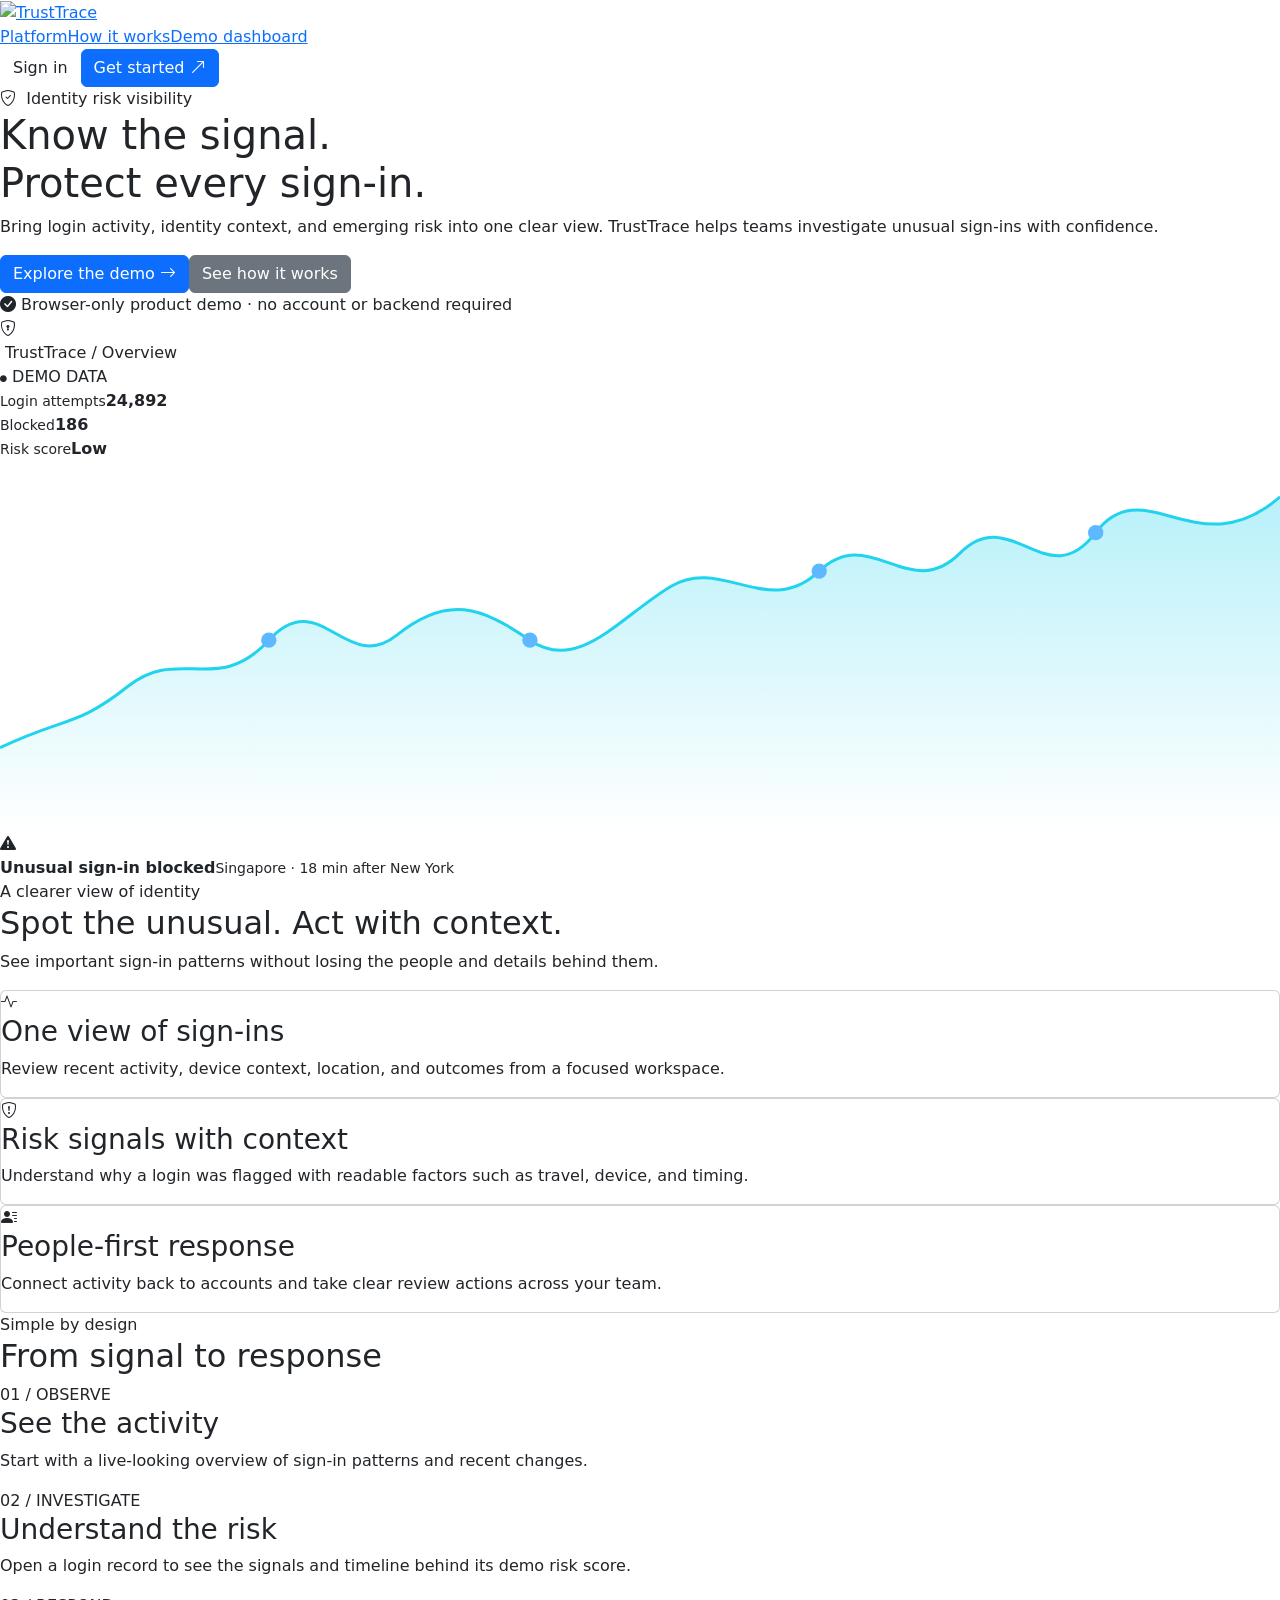
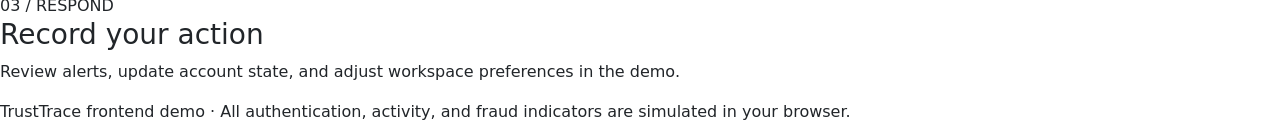
==== index.html @ e08c58c3 "Add files via upload" ====
<!doctype html>
<html lang="en">
  <head>
    <meta charset="utf-8" />
    <meta name="viewport" content="width=device-width,initial-scale=1" />
    <meta name="theme-color" content="#071426" />
    <meta
      name="description"
      content="TrustTrace gives security teams a clear view of identity activity and simulated sign-in risk."
    />
    <title>TrustTrace — Identity signals, made clear</title>
    <link rel="icon" href="assets/brand-mark.jpg" type="image/jpeg" />
    <link
      href="https://cdn.jsdelivr.net/npm/bootstrap@5.3.3/dist/css/bootstrap.min.css"
      rel="stylesheet"
    />
    <link
      href="https://cdn.jsdelivr.net/npm/bootstrap-icons@1.11.3/font/bootstrap-icons.min.css"
      rel="stylesheet"
    />
    <link href="css/style.css" rel="stylesheet" />
  </head>
  <body class="landing">
    <nav class="public-nav">
      <a class="brand" href="index.html">
        <img class="brand-logo" src="assets/brand-mark.jpg" alt="TrustTrace"> </a>
      <div class="public-links">
        <a href="#features">Platform</a><a href="#how-it-works">How it works</a
        ><a href="dashboard.html">Demo dashboard</a>
      </div>
      <div class="public-actions">
        <a class="btn btn-ghost" href="login.html">Sign in</a
        ><a class="btn btn-primary" href="register.html"
          >Get started <i class="bi bi-arrow-up-right"></i
        ></a>
      </div>
    </nav>
    <main>
      <section class="hero">
        <div>
          <span class="eyebrow"
            ><i class="bi bi-shield-check"></i>&nbsp; Identity risk
            visibility</span
          >
          <h1>
            Know the signal.<br /><span class="gradient"
              >Protect every sign-in.</span
            >
          </h1>
          <p class="hero-copy">
            Bring login activity, identity context, and emerging risk into one
            clear view. TrustTrace helps teams investigate unusual sign-ins with
            confidence.
          </p>
          <div class="hero-actions">
            <a class="btn btn-primary" href="dashboard.html"
              >Explore the demo <i class="bi bi-arrow-right"></i></a
            ><a class="btn btn-secondary" href="#features">See how it works</a>
          </div>
          <div class="trust-line">
            <i class="bi bi-check-circle-fill"></i> Browser-only product demo ·
            no account or backend required
          </div>
        </div>
        <div class="hero-visual">
          <div class="glow-orb"></div>
          <div class="hero-orb"><i class="bi bi-shield-lock"></i></div>
          <div class="hero-dashboard">
            <div class="preview-top">
              <div class="preview-brand">
                <img src="assets/brand-mark.jpg" alt="" /> TrustTrace
                <span class="muted">/ Overview</span>
              </div>
              <span class="live-tag"
                ><i class="bi bi-circle-fill" style="font-size: 0.42rem"></i>
                DEMO DATA</span
              >
            </div>
            <div class="preview-metrics">
              <div class="preview-metric">
                <small>Login attempts</small><strong>24,892</strong>
              </div>
              <div class="preview-metric">
                <small>Blocked</small><strong class="text-red">186</strong>
              </div>
              <div class="preview-metric">
                <small>Risk score</small><strong class="text-cyan">Low</strong>
              </div>
            </div>
            <div class="preview-chart">
              <svg
                viewBox="0 0 500 145"
                preserveAspectRatio="none"
                aria-label="Decorative login activity chart"
              >
                <defs>
                  <linearGradient id="area" x1="0" x2="0" y1="0" y2="1">
                    <stop offset="0" stop-color="#22d3ee" stop-opacity=".32" />
                    <stop offset="1" stop-color="#22d3ee" stop-opacity="0" />
                  </linearGradient>
                </defs>
                <path
                  d="M0 112 C25 100 30 104 50 88 S85 92 105 70 S135 84 155 68 S188 57 207 70 S242 61 262 49 S300 62 320 43 S355 56 375 36 S409 53 428 28 S468 42 500 14 V145 H0Z"
                  fill="url(#area)"
                />
                <path
                  d="M0 112 C25 100 30 104 50 88 S85 92 105 70 S135 84 155 68 S188 57 207 70 S242 61 262 49 S300 62 320 43 S355 56 375 36 S409 53 428 28 S468 42 500 14"
                  fill="none"
                  stroke="#22d3ee"
                  stroke-width="3"
                  vector-effect="non-scaling-stroke"
                />
                <g fill="#5eb8ff">
                  <circle cx="105" cy="70" r="3" />
                  <circle cx="207" cy="70" r="3" />
                  <circle cx="320" cy="43" r="3" />
                  <circle cx="428" cy="28" r="3" />
                </g>
              </svg>
            </div>
            <div class="preview-alert">
              <i class="bi bi-exclamation-triangle-fill"></i>
              <div>
                <strong>Unusual sign-in blocked</strong
                ><small>Singapore · 18 min after New York</small>
              </div>
            </div>
          </div>
        </div>
      </section>
      <section class="feature-section" id="features">
        <div class="section-intro">
          <span class="eyebrow">A clearer view of identity</span>
          <h2>Spot the unusual. Act with context.</h2>
          <p>
            See important sign-in patterns without losing the people and details
            behind them.
          </p>
        </div>
        <div class="feature-grid">
          <article class="card feature-card">
            <div class="feature-icon"><i class="bi bi-activity"></i></div>
            <h3>One view of sign-ins</h3>
            <p>
              Review recent activity, device context, location, and outcomes
              from a focused workspace.
            </p>
          </article>
          <article class="card feature-card">
            <div class="feature-icon">
              <i class="bi bi-shield-exclamation"></i>
            </div>
            <h3>Risk signals with context</h3>
            <p>
              Understand why a login was flagged with readable factors such as
              travel, device, and timing.
            </p>
          </article>
          <article class="card feature-card">
            <div class="feature-icon">
              <i class="bi bi-person-lines-fill"></i>
            </div>
            <h3>People-first response</h3>
            <p>
              Connect activity back to accounts and take clear review actions
              across your team.
            </p>
          </article>
        </div>
      </section>
      <section class="how-section" id="how-it-works">
        <div class="section-intro">
          <span class="eyebrow">Simple by design</span>
          <h2>From signal to response</h2>
        </div>
        <div class="steps-grid">
          <article class="step-card">
            <span class="step-number">01 / OBSERVE</span>
            <h3>See the activity</h3>
            <p>
              Start with a live-looking overview of sign-in patterns and recent
              changes.
            </p>
          </article>
          <article class="step-card">
            <span class="step-number">02 / INVESTIGATE</span>
            <h3>Understand the risk</h3>
            <p>
              Open a login record to see the signals and timeline behind its
              demo risk score.
            </p>
          </article>
          <article class="step-card">
            <span class="step-number">03 / RESPOND</span>
            <h3>Record your action</h3>
            <p>
              Review alerts, update account state, and adjust workspace
              preferences in the demo.
            </p>
          </article>
        </div>
      </section>
    </main>
    <footer class="public-footer">
      TrustTrace frontend demo · All authentication, activity, and fraud
      indicators are simulated in your browser.
    </footer>
    <script src="js/main.js" defer></script>
  </body>
</html>
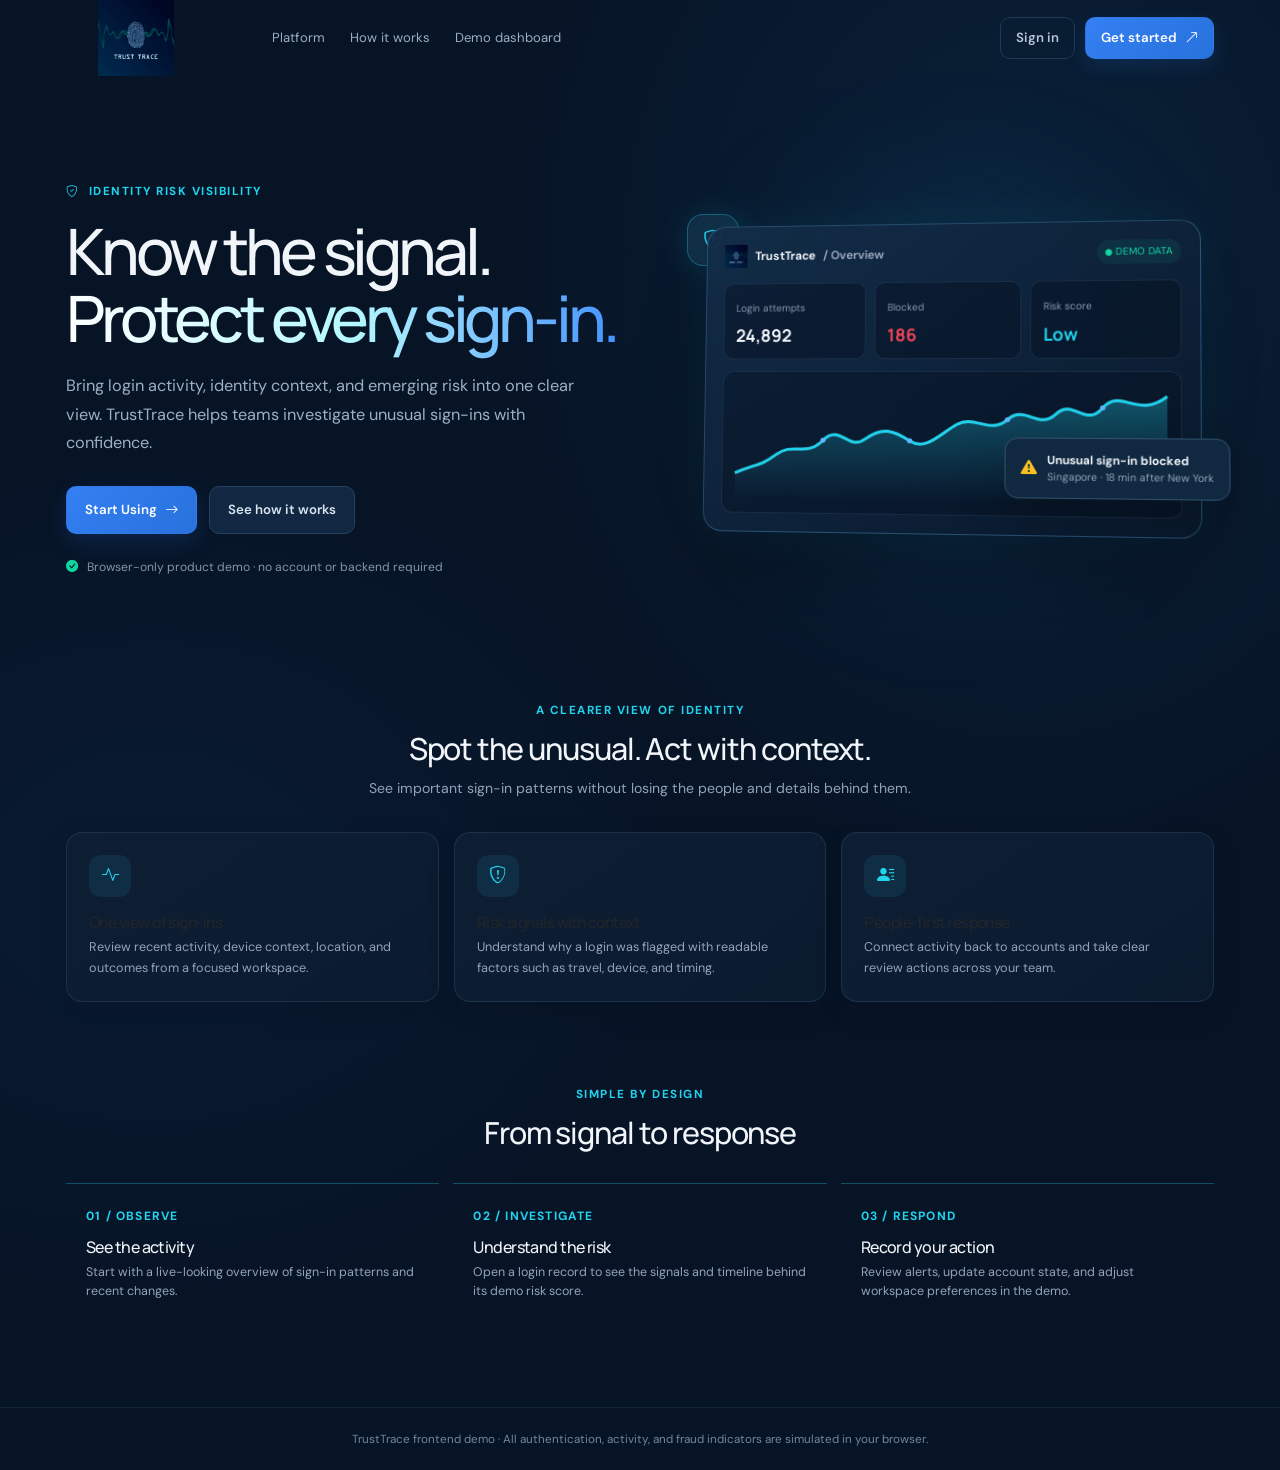
==== commit b7799289: "Add files via upload" ====
--- a/index.html
+++ b/index.html
@@ -54,7 +54,7 @@
           </p>
           <div class="hero-actions">
             <a class="btn btn-primary" href="dashboard.html"
-              >Explore the demo <i class="bi bi-arrow-right"></i></a
+              >Start Using <i class="bi bi-arrow-right"></i></a
             ><a class="btn btn-secondary" href="#features">See how it works</a>
           </div>
           <div class="trust-line">
@@ -73,8 +73,7 @@
               </div>
               <span class="live-tag"
                 ><i class="bi bi-circle-fill" style="font-size: 0.42rem"></i>
-                DEMO DATA</span
-              >
+                DEMO DATA</span>
             </div>
             <div class="preview-metrics">
               <div class="preview-metric">
--- a/css/style.css
+++ b/css/style.css
@@ -0,0 +1,2304 @@
+@import url('https\://fonts.googleapis.com/css2?family=DM+Sans:wght\@400;500;600;700&family=Manrope:wght\@500;600;700;800&display=swap');
+
+:root {
+    --bg:#071426;
+    --bg-soft:#09192c;
+    --sidebar:#081629;
+    --card:#0d1d32;
+    --card-2:#10233b;
+    --border:#18334f;
+    --blue:#3b82f6;
+    --cyan:#22d3ee;
+    --green:#10d6a0;
+    --yellow:#fbbf24;
+    --red:#f04458;
+    --text:#f1f5f9;
+    --muted:#94a3b8;
+    --muted-2:#6f829a;
+    --shadow:0 18px 48px rgba(0,0,0,.22);
+    --radius:16px
+}
+
+\* {
+    box-sizing:border-box
+}
+
+html {
+    scroll-behavior:smooth
+}
+
+body {
+    margin:0;
+    min-height:100vh;
+    background:var(--bg);
+    color:var(--text);
+    font:15px/1.55 'DM Sans',system-ui,sans-serif
+}
+
+button,input,select,textarea {
+    font:inherit
+}
+
+button,a {
+    -webkit-tap-highlight-color:transparent
+}
+
+a {
+    color:inherit;
+    text-decoration:none
+}
+
+button {
+    color:inherit
+}
+
+h1,h2,h3,h4,.brand-name {
+    font-family:'Manrope','DM Sans',sans-serif;
+    letter-spacing:-.035em
+}
+
+h1,h2,h3,p {
+    margin-top:0
+}
+
+h1 {
+    font-size:clamp(1.9rem,3vw,2.35rem);
+    line-height:1.18;
+    margin-bottom:.45rem
+}
+
+h2 {
+    font-size:1.15rem;
+    margin-bottom:.2rem
+}
+
+h3 {
+    font-size:1rem;
+    margin-bottom:.35rem
+}
+
+.muted {
+    color:var(--muted)
+}
+
+.eyebrow {
+    color:var(--cyan);
+    font-size:.73rem;
+    font-weight:700;
+    text-transform:uppercase;
+    letter-spacing:.13em
+}
+
+.small {
+    font-size:.83rem
+}
+
+.text-cyan {
+    color:var(--cyan)
+}
+
+.text-green {
+    color:var(--green)
+}
+
+.text-red {
+    color:var(--red)
+}
+
+.text-yellow {
+    color:var(--yellow)
+}
+
+.app-layout {
+    min-height:100vh
+}
+
+.sidebar {
+    position:fixed;
+    inset:0 auto 0 0;
+    width:250px;
+    background:linear-gradient(180deg,#081629 0%,#071426 100%);
+    border-right:1px solid rgba(129,164,198,.12);
+    padding:24px 16px 18px;
+    display:flex;
+    flex-direction:column;
+    z-index:30;
+    transition:transform .25s ease
+}
+
+.brand {
+    display:flex;
+    align-items:center;
+    gap:11px;
+    padding:2px 10px 28px
+}
+
+.brand {
+    display: flex;
+    align-items: center;
+    padding: 0;
+}
+
+.brand-logo {
+    width: 140px;
+    height: 76px;
+    object-fit: contain;
+    display: block;
+}
+
+.brand-name {
+    font-size:1.05rem;
+    font-weight:800
+}
+
+.brand-name span {
+    color:var(--cyan)
+}
+
+.nav-caption {
+    padding:0 12px;
+    margin:8px 0 10px;
+    font-size:.68rem;
+    letter-spacing:.14em;
+    text-transform:uppercase;
+    color:#60748e;
+    font-weight:700
+}
+
+.side-nav {
+    display:grid;
+    gap:5px
+}
+
+.nav-link {
+    display:flex;
+    align-items:center;
+    gap:12px;
+    padding:11px 12px;
+    color:#91a3b8;
+    border:1px solid transparent;
+    border-radius:10px;
+    font-size:.91rem;
+    transition:all .18s
+}
+
+.nav-link i {
+    width:18px;
+    text-align:center;
+    font-size:1rem
+}
+
+.nav-link:hover {
+    color:#edf6ff;
+    background:#10213a
+}
+
+.nav-link.active {
+    background:linear-gradient(90deg,rgba(59,130,246,.19),rgba(34,211,238,.07));
+    border-color:rgba(59,130,246,.22);
+    color:#f5faff;
+    box-shadow:inset 3px 0 var(--blue)
+}
+
+.nav-link.active i {
+    color:var(--cyan)
+}
+
+.nav-badge {
+    margin-left:auto;
+    min-width:21px;
+    text-align:center;
+    padding:1px 6px;
+    border-radius:20px;
+    background:rgba(240,68,88,.15);
+    color:#ff7180;
+    font-size:.68rem;
+    font-weight:700
+}
+
+.sidebar-bottom {
+    margin-top:auto
+}
+
+.sidebar-demo {
+    padding:13px;
+    margin:14px 4px 16px;
+    border:1px solid rgba(34,211,238,.18);
+    background:rgba(13,39,61,.65);
+    border-radius:12px
+}
+
+.sidebar-demo strong {
+    display:block;
+    font-size:.78rem;
+    color:#d6faff
+}
+
+.sidebar-demo p {
+    margin:4px 0 0;
+    color:#8499ae;
+    font-size:.72rem;
+    line-height:1.45
+}
+
+.sidebar-foot {
+    border-top:1px solid rgba(129,164,198,.12);
+    padding-top:14px
+}
+
+.app-main {
+    margin-left:250px;
+    min-height:100vh
+}
+
+.topbar {
+    height:78px;
+    border-bottom:1px solid rgba(129,164,198,.11);
+    display:flex;
+    align-items:center;
+    gap:20px;
+    padding:0 clamp(22px,4vw,54px);
+    background:rgba(7,20,38,.83);
+    position:sticky;
+    top:0;
+    z-index:20;
+    backdrop-filter:blur(15px)
+}
+
+.mobile-menu {
+    display:none
+}
+
+.global-search {
+    position:relative;
+    max-width:430px;
+    flex:1
+}
+
+.global-search i {
+    position:absolute;
+    left:14px;
+    top:50%;
+    transform:translateY(-50%);
+    color:#71849a
+}
+
+.global-search input {
+    width:100%;
+    height:42px;
+    padding:0 16px 0 42px;
+    border:1px solid #1a3450;
+    border-radius:11px;
+    background:#0b1b30;
+    color:var(--text);
+    outline:none;
+    font-size:.84rem
+}
+
+.global-search input:focus,.field:focus,.select:focus,.textarea:focus {
+    border-color:rgba(34,211,238,.62);
+    box-shadow:0 0 0 3px rgba(34,211,238,.09)
+}
+
+.top-spacer {
+    flex:1
+}
+
+.icon-button {
+    position:relative;
+    width:40px;
+    height:40px;
+    border:1px solid #19314c;
+    background:#0b1b30;
+    border-radius:11px;
+    display:grid;
+    place-items:center;
+    color:#a6b5c6;
+    cursor:pointer;
+    transition:.18s
+}
+
+.icon-button:hover {
+    color:#fff;
+    border-color:#2a5577;
+    background:#10243b
+}
+
+.notification-dot {
+    position:absolute;
+    width:7px;
+    height:7px;
+    background:var(--red);
+    right:9px;
+    top:8px;
+    border-radius:50%;
+    box-shadow:0 0 0 3px #0b1b30
+}
+
+.profile-trigger {
+    display:flex;
+    align-items:center;
+    gap:10px;
+    background:none;
+    border:0;
+    cursor:pointer;
+    text-align:left
+}
+
+.avatar {
+    width:36px;
+    height:36px;
+    border-radius:50%;
+    display:grid;
+    place-items:center;
+    background:linear-gradient(135deg,#2361ae,#17a7b4);
+    color:#eaffff;
+    font-size:.78rem;
+    font-weight:700;
+    border:1px solid rgba(114,227,255,.35)
+}
+
+.profile-meta strong {
+    display:block;
+    font-size:.81rem;
+    font-weight:600
+}
+
+.profile-meta span {
+    display:block;
+    color:var(--muted);
+    font-size:.7rem
+}
+
+.header-popover {
+    position:absolute;
+    right:clamp(18px,4vw,54px);
+    top:65px;
+    width:min(340px,calc(100vw - 30px));
+    padding:16px;
+    border-radius:14px;
+    background:#10223a;
+    border:1px solid #23405d;
+    box-shadow:var(--shadow);
+    z-index:40
+}
+
+.header-popover[hidden] {
+    display:none
+}
+
+.popover-head {
+    display:flex;
+    align-items:center;
+    justify-content:space-between;
+    margin-bottom:12px
+}
+
+.popover-head button {
+    background:none;
+    border:0;
+    color:var(--cyan);
+    font-size:.75rem;
+    cursor:pointer
+}
+
+.notice-item {
+    display:flex;
+    gap:10px;
+    padding:10px 2px;
+    border-top:1px solid rgba(129,164,198,.1);
+    font-size:.8rem
+}
+
+.notice-icon {
+    color:var(--yellow);
+    margin-top:2px
+}
+
+.notice-item p {
+    margin:0
+}
+
+.notice-item small {
+    color:var(--muted);
+    font-size:.7rem
+}
+
+.content {
+    padding:34px clamp(22px,4vw,54px) 48px;
+    max-width:1600px;
+    margin:auto
+}
+
+.mobile-backdrop {
+    display:none;
+    position:fixed;
+    inset:0;
+    background:rgba(0,8,19,.65);
+    z-index:25
+}
+
+.mobile-backdrop.show {
+    display:block
+}
+.page-heading {
+    display:flex;
+    align-items:flex-end;
+    justify-content:space-between;
+    gap:22px;
+    margin-bottom:26px
+}
+
+.page-heading p {
+    margin:0;
+    color:var(--muted);
+    font-size:.92rem
+}
+
+.heading-actions {
+    display:flex;
+    gap:10px;
+    align-items:center;
+    flex-wrap:wrap
+}
+
+.demo-notice {
+    display:flex;
+    align-items:center;
+    gap:10px;
+    padding:10px 14px;
+    margin:0 0 20px;
+    border:1px solid rgba(34,211,238,.18);
+    background:rgba(12,41,60,.54);
+    border-radius:11px;
+    color:#abc1d1;
+    font-size:.78rem
+}
+
+.demo-notice i {
+    color:var(--cyan)
+}
+
+.btn {
+    display:inline-flex;
+    align-items:center;
+    justify-content:center;
+    gap:8px;
+    padding:10px 15px;
+    border:1px solid transparent;
+    border-radius:10px;
+    font-weight:600;
+    font-size:.83rem;
+    cursor:pointer;
+    transition:transform .15s,background .15s,border .15s
+}
+
+.btn:hover {
+    transform:translateY(-1px)
+}
+
+.btn-primary {
+    background:linear-gradient(135deg,#347ff2,#2872dd);
+    color:#fff;
+    box-shadow:0 8px 20px rgba(36,111,226,.17)
+}
+
+.btn-primary:hover {
+    background:#448afa
+}
+
+.btn-secondary {
+    background:#122741;
+    border-color:#24415f;
+    color:#d8e5f1
+}
+
+.btn-secondary:hover {
+    background:#19334f
+}
+
+.btn-ghost {
+    background:transparent;
+    border-color:#213a55;
+    color:#b7c6d4
+}
+
+.btn-danger {
+    background:rgba(240,68,88,.1);
+    border-color:rgba(240,68,88,.22);
+    color:#ff8793
+}
+
+.btn-sm {
+    padding:7px 10px;
+    font-size:.75rem
+}
+
+.field,.select,.textarea {
+    width:100%;
+    background:#09192c;
+    border:1px solid #1b3652;
+    border-radius:9px;
+    color:var(--text);
+    padding:10px 12px;
+    outline:none;
+    font-size:.83rem;
+    transition:border .18s,box-shadow .18s
+}
+
+.select {
+    cursor:pointer
+}
+
+.select option {
+    background:#0d1d32
+}
+
+.textarea {
+    min-height:110px;
+    resize:vertical
+}
+
+.field::placeholder,.textarea::placeholder {
+    color:#647991
+}
+
+.filter-row {
+    display:flex;
+    gap:10px;
+    align-items:center;
+    flex-wrap:wrap
+}
+
+.filter-row .field {
+    max-width:280px
+}
+
+.filter-row .select {
+    width:auto;
+    min-width:145px
+}
+
+.card {
+    background:linear-gradient(145deg,rgba(14,31,52,.97),rgba(11,27,47,.98));
+    border:1px solid rgba(74,111,145,.25);
+    border-radius:var(--radius);
+    box-shadow:0 10px 30px rgba(0,0,0,.1)
+}
+
+.card-pad {
+    padding:20px
+}
+
+.card-header {
+    display:flex;
+    align-items:center;
+    justify-content:space-between;
+    gap:12px;
+    margin-bottom:17px
+}
+
+.card-header p {
+    margin:3px 0 0;
+    color:var(--muted);
+    font-size:.78rem
+}
+
+.card-title {
+    font-size:.98rem;
+    font-weight:700;
+    margin:0
+}
+
+.metric-grid {
+    display:grid;
+    grid-template-columns:repeat(4,minmax(0,1fr));
+    gap:16px;
+    margin-bottom:19px
+}
+
+.metric-card {
+    padding:18px;
+    position:relative;
+    overflow:hidden
+}
+
+.metric-card:after {
+    content:'';
+    position:absolute;
+    width:92px;
+    height:92px;
+    border-radius:50%;
+    right:-34px;
+    top:-38px;
+    background:var(--glow,rgba(59,130,246,.08));
+    filter:blur(3px)
+}
+
+.metric-top {
+    display:flex;
+    justify-content:space-between;
+    align-items:center;
+    gap:8px
+}
+
+.metric-label {
+    font-size:.78rem;
+    color:var(--muted);
+    font-weight:500
+}
+
+.metric-icon {
+    width:36px;
+    height:36px;
+    border-radius:11px;
+    display:grid;
+    place-items:center;
+    color:var(--metric,var(--cyan));
+    background:color-mix(in srgb,var(--metric,var(--cyan)) 12%,transparent)
+}
+
+.metric-value {
+    font:700 1.72rem 'Manrope',sans-serif;
+    letter-spacing:-.06em;
+    margin:12px 0 5px
+}
+
+.metric-foot {
+    display:flex;
+    gap:7px;
+    align-items:center;
+    color:var(--muted);
+    font-size:.72rem
+}
+
+.metric-change {
+    color:var(--green);
+    font-weight:700
+}
+
+.metric-change.down {
+    color:var(--red)
+}
+
+.dashboard-grid {
+    display:grid;
+    grid-template-columns:minmax(0,1.55fr) minmax(290px,.9fr);
+    gap:17px;
+    margin-bottom:17px
+}
+
+.chart-card {
+    padding:20px 20px 14px;
+    min-height:300px
+}
+
+.chart-wrap {
+    height:215px;
+    position:relative
+}
+
+.chart-wrap canvas {
+    width:100%!important;
+    height:100%!important
+}
+
+.chart-fallback {
+    position:absolute;
+    inset:0;
+    display:flex;
+    align-items:flex-end;
+    gap:12px;
+    padding:18px 10px 25px;
+    border-bottom:1px solid #28405b
+}
+
+.chart-fallback .bar {
+    flex:1;
+    border-radius:5px 5px 0 0;
+    background:linear-gradient(180deg,#22d3ee,#2563eb55);
+    position:relative;
+    min-width:8px
+}
+
+.chart-fallback .bar:after {
+    content:attr(data-label);
+    position:absolute;
+    left:50%;
+    transform:translateX(-50%);
+    bottom:-23px;
+    color:#74889f;
+    font-size:.66rem
+}
+
+.chart-fallback[hidden] {
+    display:none
+}
+
+.risk-wrap {
+    height:215px;
+    display:flex;
+    align-items:center;
+    justify-content:center;
+    gap:25px
+}
+
+.risk-donut {
+    height:170px;
+    width:170px;
+    border-radius:50%;
+    background:conic-gradient(var(--green) 0 72%,var(--yellow) 72% 91%,var(--red) 91% 100%);
+    display:grid;
+    place-items:center;
+    position:relative
+}
+
+.risk-donut:before {
+    content:'';
+    position:absolute;
+    inset:18px;
+    background:#102139;
+    border-radius:50%
+}
+
+.risk-center {
+    position:relative;
+    text-align:center
+}
+
+.risk-center strong {
+    font:700 1.55rem 'Manrope';
+    display:block
+}
+
+.risk-center span {
+    color:var(--muted);
+    font-size:.7rem
+}
+
+.legend {
+    display:grid;
+    gap:12px
+}
+
+.legend-item {
+    display:flex;
+    align-items:center;
+    gap:9px;
+    color:var(--muted);
+    font-size:.76rem
+}
+
+.legend-item strong {
+    color:#e7eff7;
+    margin-left:auto
+}
+
+.legend-dot {
+    width:8px;
+    height:8px;
+    border-radius:50%
+}
+
+.data-row {
+    display:grid;
+    grid-template-columns:minmax(0,1.25fr) minmax(280px,.85fr);
+    gap:17px
+}
+
+.table-card {
+    overflow:hidden
+}
+
+.table-scroll {
+    overflow-x:auto
+}
+
+table {
+    border-collapse:collapse;
+    width:100%;
+    min-width:690px
+}
+
+thead {
+    background:rgba(5,17,32,.28)
+}
+
+th {
+    padding:12px 16px;
+    text-align:left;
+    color:#8195aa;
+    font-size:.68rem;
+    text-transform:uppercase;
+    letter-spacing:.09em;
+    font-weight:700;
+    white-space:nowrap
+}
+
+td {
+    padding:13px 16px;
+    border-top:1px solid rgba(105,138,170,.11);
+    color:#c9d6e1;
+    font-size:.78rem;
+    white-space:nowrap
+}
+
+tbody tr:hover {
+    background:rgba(46,101,153,.08)
+}
+
+.user-cell {
+    display:flex;
+    align-items:center;
+    gap:9px
+}
+
+.mini-avatar {
+    width:29px;
+    height:29px;
+    border-radius:9px;
+    background:#19334e;
+    display:grid;
+    place-items:center;
+    color:#aeeeff;
+    font-weight:700;
+    font-size:.7rem;
+    flex:none
+}
+
+.user-cell strong {
+    display:block;
+    color:#e8f0f8;
+    font-size:.77rem;
+    font-weight:600
+}
+
+.user-cell small {
+    display:block;
+    color:#8194a8;
+    font-size:.69rem
+}
+
+.status-pill,.severity-pill,.role-pill {
+    display:inline-flex;
+    align-items:center;
+    gap:6px;
+    padding:4px 8px;
+    border-radius:99px;
+    font-size:.67rem;
+    font-weight:700;
+    white-space:nowrap
+}
+
+.status-pill:before,.severity-pill:before {
+    content:'';
+    width:6px;
+    height:6px;
+    border-radius:50%;
+    background:currentColor
+}
+
+.status-success,.status-active,.severity-low {
+    color:#42d9b2;
+    background:rgba(16,214,160,.1)
+}
+
+.status-blocked,.status-suspended,.severity-high {
+    color:#ff7585;
+    background:rgba(240,68,88,.11)
+}
+
+.status-review,.severity-medium {
+    color:#f5c85c;
+    background:rgba(251,191,36,.1)
+}
+
+.role-pill {
+    background:#122943;
+    color:#9fc7ea
+}
+
+.table-footer {
+    padding:13px 16px;
+    color:#8498ad;
+    font-size:.72rem;
+    border-top:1px solid rgba(105,138,170,.12)
+}
+
+.table-action {
+    color:var(--cyan);
+    font-size:.75rem;
+    font-weight:600
+}
+
+.table-action:hover {
+    color:#8cf3ff
+}
+
+.alert-list {
+    display:grid;
+    gap:11px
+}
+
+.alert-item {
+    display:flex;
+    gap:11px;
+    padding:12px;
+    border:1px solid rgba(106,139,169,.14);
+    border-radius:12px;
+    background:rgba(7,20,37,.36)
+}
+
+.alert-symbol {
+    width:34px;
+    height:34px;
+    display:grid;
+    place-items:center;
+    border-radius:10px;
+    background:rgba(240,68,88,.1);
+    color:#ff7788;
+    flex:none
+}
+
+.alert-item.medium .alert-symbol {
+    background:rgba(251,191,36,.1);
+    color:var(--yellow)
+}
+
+.alert-copy {
+    min-width:0;
+    flex:1
+}
+
+.alert-copy strong {
+    font-size:.79rem;
+    display:block
+}
+
+.alert-copy p {
+    font-size:.7rem;
+    color:var(--muted);
+    margin:4px 0
+}
+
+.alert-meta {
+    color:#71869c;
+    font-size:.66rem
+}
+
+.alert-open {
+    margin-left:auto;
+    color:#91a7bd;
+    background:none;
+    border:0;
+    align-self:center;
+    cursor:pointer
+}
+
+.empty-state {
+    padding:28px;
+    text-align:center;
+    color:var(--muted);
+    font-size:.83rem
+}
+.section-card {
+    padding:20px;
+    margin-bottom:17px
+}
+
+.wide-filter {
+    justify-content:space-between;
+    margin-bottom:14px
+}
+
+.toolbar-left {
+    display:flex;
+    gap:9px;
+    flex-wrap:wrap
+}
+
+.table-actions {
+    display:flex;
+    gap:8px;
+    align-items:center
+}
+
+.action-menu {
+    border:0;
+    background:transparent;
+    color:#8fa2b8;
+    cursor:pointer
+}
+
+.alert-card-grid {
+    display:grid;
+    grid-template-columns:repeat(2,minmax(0,1fr));
+    gap:15px
+}
+
+.alert-card {
+    padding:18px;
+    position:relative
+}
+
+.alert-card-top {
+    display:flex;
+    align-items:flex-start;
+    gap:12px
+}
+
+.alert-large-icon {
+    width:42px;
+    height:42px;
+    border-radius:12px;
+    display:grid;
+    place-items:center;
+    background:rgba(240,68,88,.12);
+    color:#ff7383;
+    font-size:1.1rem
+}
+
+.alert-card.medium .alert-large-icon {
+    background:rgba(251,191,36,.11);
+    color:var(--yellow)
+}
+
+.alert-card h3 {
+    margin:1px 0 3px;
+    font-size:.95rem
+}
+
+.alert-card p {
+    color:var(--muted);
+    font-size:.78rem;
+    margin:0
+}
+
+.alert-card .severity-pill {
+    margin-left:auto
+}
+
+.alert-facts {
+    display:flex;
+    gap:16px;
+    flex-wrap:wrap;
+    margin:17px 0;
+    padding:12px 0;
+    border-top:1px solid rgba(105,138,170,.12);
+    border-bottom:1px solid rgba(105,138,170,.12);
+    font-size:.72rem;
+    color:#b5c4d2
+}
+
+.alert-facts span {
+    display:flex;
+    gap:6px;
+    align-items:center
+}
+
+.alert-facts i {
+    color:#7890a8
+}
+
+.alert-card-footer {
+    display:flex;
+    align-items:center;
+    justify-content:space-between
+}
+
+.alert-card-footer small {
+    color:#7d91a5
+}
+
+.user-toolbar {
+    display:flex;
+    justify-content:space-between;
+    gap:12px;
+    align-items:center;
+    margin-bottom:15px
+}
+
+.tabs {
+    display:flex;
+    gap:6px;
+    border-bottom:1px solid rgba(105,138,170,.16);
+    margin-bottom:17px
+}
+
+.tab {
+    padding:9px 13px;
+    background:none;
+    border:0;
+    border-bottom:2px solid transparent;
+    color:#8498ad;
+    cursor:pointer;
+    font-size:.79rem
+}
+
+.tab.active {
+    color:var(--cyan);
+    border-bottom-color:var(--cyan)
+}
+
+.form-grid {
+    display:grid;
+    grid-template-columns:repeat(2,minmax(0,1fr));
+    gap:17px
+}
+
+.form-field label {
+    display:block;
+    font-size:.76rem;
+    color:#b8c7d5;
+    margin:0 0 7px;
+    font-weight:600
+}
+
+.form-field .hint {
+    font-size:.68rem;
+    color:#73879d;
+    margin:6px 0 0
+}
+
+.form-actions {
+    display:flex;
+    justify-content:flex-end;
+    gap:9px;
+    margin-top:18px
+}
+
+.toggle-row {
+    display:flex;
+    align-items:center;
+    justify-content:space-between;
+    gap:18px;
+    padding:15px 0;
+    border-bottom:1px solid rgba(105,138,170,.13)
+}
+
+.toggle-row:last-child {
+    border-bottom:0
+}
+
+.toggle-row strong {
+    display:block;
+    font-size:.82rem
+}
+
+.toggle-row small {
+    display:block;
+    color:var(--muted);
+    font-size:.72rem;
+    margin-top:3px
+}
+
+.switch {
+    position:relative;
+    width:41px;
+    height:23px;
+    flex:none
+}
+
+.switch input {
+    position:absolute;
+    opacity:0;
+    width:100%;
+    height:100%;
+    margin:0;
+    cursor:pointer
+}
+
+.switch span {
+    position:absolute;
+    inset:0;
+    border:1px solid #38516c;
+    border-radius:20px;
+    background:#1a2c41;
+    transition:.2s;
+    pointer-events:none
+}
+
+.switch span:after {
+    content:'';
+    width:15px;
+    height:15px;
+    position:absolute;
+    top:3px;
+    left:3px;
+    border-radius:50%;
+    background:#90a1b2;
+    transition:.2s
+}
+
+.switch input:checked+span {
+    background:#13658b;
+    border-color:#22d3ee
+}
+
+.switch input:checked+span:after {
+    left:21px;
+    background:#d6fbff
+}
+
+.settings-layout {
+    display:grid;
+    grid-template-columns:minmax(0,1fr) minmax(290px,.72fr);
+    gap:17px
+}
+
+.settings-panel {
+    padding:21px
+}
+
+.settings-panel+.settings-panel {
+    margin-top:17px
+}
+
+.settings-panel .card-header {
+    margin-bottom:18px
+}
+
+.settings-note {
+    padding:13px;
+    border-radius:11px;
+    border:1px solid rgba(34,211,238,.15);
+    background:rgba(34,211,238,.05);
+    font-size:.75rem;
+    color:#a8bdcb
+}
+
+.settings-note i {
+    color:var(--cyan);
+    margin-right:7px
+}
+
+.risk-layout {
+    display:grid;
+    grid-template-columns:minmax(0,1.3fr) minmax(270px,.7fr);
+    gap:17px
+}
+
+.risk-summary {
+    display:grid;
+    grid-template-columns:180px 1fr;
+    gap:22px;
+    align-items:center;
+    padding:23px
+}
+
+.score-ring {
+    width:152px;
+    height:152px;
+    border-radius:50%;
+    background:conic-gradient(var(--red) 0 78%,#1c344c 78%);
+    display:grid;
+    place-items:center;
+    position:relative
+}
+
+.score-ring:before {
+    content:'';
+    position:absolute;
+    inset:11px;
+    border-radius:50%;
+    background:#0d1d32
+}
+
+.score-ring-content {
+    position:relative;
+    text-align:center
+}
+
+.score-ring strong {
+    display:block;
+    font:800 2.1rem 'Manrope';
+    line-height:1
+}
+
+.score-ring span {
+    font-size:.71rem;
+    color:var(--muted)
+}
+
+.risk-factor {
+    display:flex;
+    gap:10px;
+    align-items:flex-start;
+    padding:13px 0;
+    border-bottom:1px solid rgba(105,138,170,.13)
+}
+
+.risk-factor:last-child {
+    border:0
+}
+
+.factor-icon {
+    width:29px;
+    height:29px;
+    border-radius:9px;
+    background:rgba(240,68,88,.1);
+    color:#ff7585;
+    display:grid;
+    place-items:center;
+    flex:none
+}
+
+.risk-factor strong {
+    display:block;
+    font-size:.78rem
+}
+
+.risk-factor small {
+    display:block;
+    color:var(--muted);
+    font-size:.7rem;
+    margin-top:3px
+}
+
+.timeline {
+    display:grid;
+    gap:0
+}
+
+.timeline-item {
+    display:grid;
+    grid-template-columns:22px 1fr;
+    gap:11px;
+    position:relative;
+    padding-bottom:18px
+}
+
+.timeline-item:not(:last-child):before {
+    content:'';
+    position:absolute;
+    width:1px;
+    top:17px;
+    bottom:0;
+    left:9px;
+    background:#29445f
+}
+
+.timeline-dot {
+    width:19px;
+    height:19px;
+    border-radius:50%;
+    display:grid;
+    place-items:center;
+    background:#17304a;
+    color:var(--cyan);
+    font-size:.56rem;
+    z-index:1
+}
+
+.timeline-item strong {
+    display:block;
+    font-size:.77rem
+}
+
+.timeline-item small {
+    display:block;
+    color:var(--muted);
+    font-size:.7rem;
+    margin-top:3px
+}
+
+.modal-backdrop {
+    position:fixed;
+    inset:0;
+    background:rgba(0,7,17,.72);
+    z-index:50;
+    display:grid;
+    place-items:center;
+    padding:18px
+}
+
+.modal-backdrop[hidden] {
+    display:none
+}
+
+.modal-card {
+    width:min(480px,100%);
+    padding:23px;
+    background:#0d1d32;
+    border:1px solid #274462;
+    border-radius:18px;
+    box-shadow:var(--shadow)
+}
+
+.modal-head {
+    display:flex;
+    justify-content:space-between;
+    align-items:center;
+    margin-bottom:17px
+}
+
+.modal-head button {
+    border:0;
+    background:transparent;
+    color:#91a3b8;
+    font-size:1.1rem;
+    cursor:pointer
+}
+
+.toast-host {
+    position:fixed;
+    right:22px;
+    bottom:22px;
+    z-index:90;
+    display:grid;
+    gap:9px
+}
+
+.toast-message {
+    min-width:245px;
+    max-width:min(420px,calc(100vw - 32px));
+    padding:12px 15px;
+    border:1px solid #2a526d;
+    border-radius:12px;
+    background:#112841;
+    box-shadow:var(--shadow);
+    color:#eaf6ff;
+    font-size:.81rem;
+    animation:toast-in .2s ease
+}
+
+.toast-message i {
+    color:var(--green);
+    margin-right:7px
+}
+
+.toast-message.error i {
+    color:var(--red)
+}
+
+@keyframes toast-in {
+    from {
+        opacity:0;
+        transform:translateY(8px)
+    }
+
+    to {
+        opacity:1;
+        transform:translateY(0)
+    }
+}
+
+
+.public-nav {
+    height:76px;
+    max-width:1200px;
+    margin:auto;
+    padding:0 26px;
+    display:flex;
+    align-items:center;
+    gap:24px
+}
+
+.public-nav .brand {
+    padding:0
+}
+
+.public-links {
+    display:flex;
+    gap:25px;
+    margin-left:42px;
+    color:#9badc0;
+    font-size:.82rem
+}
+
+.public-links a:hover {
+    color:#fff
+}
+
+.public-actions {
+    margin-left:auto;
+    display:flex;
+    gap:10px;
+    align-items:center
+}
+
+.landing {
+    overflow:hidden;
+    background:radial-gradient(ellipse at 80% 18%,rgba(24,99,154,.17),transparent 36%),radial-gradient(ellipse at 12% 60%,rgba(21,67,124,.13),transparent 34%),var(--bg)
+}
+
+.hero {
+    max-width:1200px;
+    margin:auto;
+    padding:82px 26px 68px;
+    display:grid;
+    grid-template-columns:1.03fr .97fr;
+    align-items:center;
+    gap:48px;
+    min-height:590px
+}
+
+.hero h1 {
+    font-size:clamp(2.8rem,5vw,4.65rem);
+    line-height:1.06;
+    max-width:650px;
+    letter-spacing:-.065em;
+    margin:14px 0 20px
+}
+
+.hero h1 .gradient {
+    background:linear-gradient(90deg,#fff 0%,#b5f8ff 52%,#4794ff 100%);
+    color:transparent;
+    background-clip:text
+}
+
+.hero-copy {
+    max-width:530px;
+    color:#9dafc3;
+    font-size:1.02rem;
+    line-height:1.75
+}
+
+.hero-actions {
+    display:flex;
+    gap:12px;
+    flex-wrap:wrap;
+    margin:28px 0 24px
+}
+
+.hero-actions .btn {
+    padding:13px 18px
+}
+
+.trust-line {
+    display:flex;
+    align-items:center;
+    gap:9px;
+    color:#8195aa;
+    font-size:.76rem
+}
+
+.trust-line i {
+    color:var(--green)
+}
+
+.hero-visual {
+    position:relative;
+    min-height:400px;
+    display:grid;
+    place-items:center
+}
+
+.glow-orb {
+    position:absolute;
+    width:310px;
+    height:310px;
+    border-radius:50%;
+    background:rgba(21,142,221,.18);
+    filter:blur(80px)
+}
+
+.hero-dashboard {
+    position:relative;
+    width:min(500px,100%);
+    padding:18px;
+    background:linear-gradient(145deg,rgba(18,44,72,.96),rgba(8,24,43,.98));
+    border:1px solid rgba(86,158,210,.35);
+    border-radius:20px;
+    box-shadow:0 30px 90px rgba(0,0,0,.35),0 0 50px rgba(34,211,238,.08);
+    transform:perspective(1200px) rotateY(-7deg) rotateX(3deg)
+}
+
+.preview-top {
+    display:flex;
+    align-items:center;
+    justify-content:space-between;
+    margin-bottom:16px
+}
+
+.preview-brand {
+    display:flex;
+    align-items:center;
+    gap:8px;
+    font-size:.76rem;
+    font-weight:700
+}
+
+.preview-brand img {
+    width:24px
+}
+
+.live-tag {
+    font-size:.63rem;
+    color:var(--green);
+    background:rgba(16,214,160,.08);
+    padding:4px 8px;
+    border-radius:20px
+}
+
+.preview-metrics {
+    display:grid;
+    grid-template-columns:repeat(3,1fr);
+    gap:9px
+}
+
+.preview-metric {
+    padding:12px;
+    border:1px solid rgba(97,137,176,.17);
+    border-radius:10px;
+    background:rgba(3,14,28,.4)
+}
+
+.preview-metric small {
+    color:#8498ae;
+    font-size:.64rem
+}
+
+.preview-metric strong {
+    display:block;
+    margin-top:5px;
+    font:700 1.1rem 'Manrope'
+}
+
+.preview-chart {
+    height:144px;
+    margin-top:12px;
+    padding:13px;
+    border:1px solid rgba(97,137,176,.17);
+    border-radius:11px;
+    background:rgba(3,14,28,.34)
+}
+
+.preview-chart svg {
+    height:100%;
+    width:100%;
+    overflow:visible
+}
+
+.preview-alert {
+    position:absolute;
+    right:-28px;
+    bottom:36px;
+    padding:12px 15px;
+    display:flex;
+    gap:10px;
+    align-items:center;
+    background:#102840;
+    border:1px solid #31516d;
+    border-radius:13px;
+    box-shadow:var(--shadow);
+    font-size:.73rem
+}
+
+.preview-alert i {
+    color:var(--yellow);
+    font-size:1rem
+}
+
+.preview-alert strong {
+    display:block;
+    font-size:.73rem
+}
+
+.preview-alert small {
+    display:block;
+    color:var(--muted);
+    font-size:.65rem
+}
+
+.hero-orb {
+    position:absolute;
+    top:36px;
+    left:6px;
+    width:52px;
+    height:52px;
+    display:grid;
+    place-items:center;
+    color:var(--cyan);
+    font-size:1.2rem;
+    border:1px solid rgba(34,211,238,.32);
+    border-radius:16px;
+    background:#102e47;
+    box-shadow:0 0 35px rgba(34,211,238,.14)
+}
+
+.feature-section {
+    max-width:1200px;
+    margin:0 auto;
+    padding:32px 26px 80px
+}
+
+.section-intro {
+    text-align:center;
+    max-width:610px;
+    margin:0 auto 32px
+}
+
+.section-intro h2 {
+    font-size:1.9rem;
+    margin:10px 0
+}
+
+.section-intro p {
+    color:var(--muted);
+    font-size:.88rem
+}
+
+.feature-grid {
+    display:grid;
+    grid-template-columns:repeat(3,1fr);
+    gap:15px
+}
+
+.feature-card {
+    padding:22px
+}
+
+.feature-icon {
+    width:42px;
+    height:42px;
+    display:grid;
+    place-items:center;
+    border-radius:12px;
+    background:rgba(34,211,238,.09);
+    color:var(--cyan);
+    font-size:1.08rem;
+    margin-bottom:16px
+}
+
+.feature-card h3 {
+    font-size:.98rem
+}
+
+.feature-card p {
+    color:var(--muted);
+    font-size:.79rem;
+    margin:0;
+    line-height:1.65
+}
+
+.how-section {
+    max-width:1200px;
+    padding:0 26px 85px;
+    margin:auto
+}
+
+.steps-grid {
+    display:grid;
+    grid-template-columns:repeat(3,1fr);
+    gap:14px
+}
+
+.step-card {
+    padding:20px;
+    border-top:1px solid rgba(34,211,238,.3)
+}
+
+.step-number {
+    color:var(--cyan);
+    font-size:.75rem;
+    font-weight:700;
+    letter-spacing:.1em
+}
+
+.step-card h3 {
+    margin:10px 0 6px
+}
+
+.step-card p {
+    color:var(--muted);
+    font-size:.78rem;
+    margin:0
+}
+
+.public-footer {
+    border-top:1px solid rgba(129,164,198,.1);
+    padding:22px 26px;
+    text-align:center;
+    color:#71869b;
+    font-size:.73rem
+}
+
+.auth-page {
+    min-height:100vh;
+    display:grid;
+    grid-template-columns:1fr 1fr;
+    background:radial-gradient(ellipse at 16% 18%,rgba(22,96,152,.22),transparent 40%),var(--bg)
+}
+
+.auth-aside {
+    display:flex;
+    flex-direction:column;
+    justify-content:space-between;
+    padding:32px clamp(26px,6vw,90px);
+    border-right:1px solid rgba(129,164,198,.12);
+    background:linear-gradient(155deg,rgba(9,28,49,.75),rgba(7,20,38,.9))
+}
+
+.auth-aside .brand {
+    padding:0
+}
+
+.auth-promo {
+    max-width:500px;
+    margin:auto 0
+}
+
+.auth-promo h1 {
+    font-size:clamp(2.3rem,4vw,3.7rem);
+    line-height:1.12;
+    margin:18px 0
+}
+
+.auth-promo p {
+    color:#92a6ba;
+    line-height:1.75;
+    max-width:440px
+}
+
+.auth-points {
+    display:grid;
+    gap:13px;
+    margin-top:27px
+}
+
+.auth-point {
+    display:flex;
+    align-items:center;
+    gap:11px;
+    color:#b2c3d1;
+    font-size:.83rem
+}
+
+.auth-point i {
+    color:var(--green)
+}
+
+.auth-copyright {
+    color:#61758b;
+    font-size:.7rem
+}
+
+.auth-main {
+    display:grid;
+    place-items:center;
+    padding:36px 25px
+}
+
+.auth-card {
+    width:min(440px,100%)
+}
+
+.auth-card h2 {
+    font-size:1.65rem;
+    margin:8px 0 6px
+}
+
+.auth-card>.muted {
+    font-size:.84rem;
+    margin-bottom:24px
+}
+
+.auth-form {
+    display:grid;
+    gap:15px
+}
+
+.auth-form .form-field label {
+    color:#c2d1de
+}
+
+.input-with-icon {
+    position:relative
+}
+
+.input-with-icon .field {
+    padding-left:40px
+}
+
+.input-with-icon>i {
+    position:absolute;
+    left:13px;
+    top:50%;
+    transform:translateY(-50%);
+    color:#71869c
+}
+
+.password-wrap {
+    position:relative
+}
+
+.password-wrap .field {
+    padding-right:45px
+}
+
+.password-toggle {
+    position:absolute;
+    right:11px;
+    top:50%;
+    transform:translateY(-50%);
+    border:0;
+    background:none;
+    color:#8195aa;
+    cursor:pointer
+}
+
+.auth-options {
+    display:flex;
+    justify-content:space-between;
+    align-items:center;
+    font-size:.75rem;
+    color:var(--muted)
+}
+
+.checkline {
+    display:flex;
+    align-items:center;
+    gap:8px;
+    color:#9badbf;
+    font-size:.76rem
+}
+
+.checkline input {
+    accent-color:var(--cyan)
+}
+
+.text-link {
+    color:var(--cyan);
+    font-weight:600
+}
+
+.auth-submit {
+    width:100%;
+    padding:12px;
+    margin-top:3px
+}
+
+.auth-divider {
+    display:flex;
+    align-items:center;
+    gap:12px;
+    color:#74889d;
+    font-size:.7rem;
+    margin:20px 0
+}
+
+.auth-divider:before,.auth-divider:after {
+    content:'';
+    height:1px;
+    background:#203a54;
+    flex:1
+}
+
+.demo-credentials {
+    padding:12px;
+    border:1px solid rgba(34,211,238,.14);
+    border-radius:10px;
+    background:rgba(10,39,58,.42);
+    color:#91a7b8;
+    font-size:.72rem;
+    line-height:1.55
+}
+
+.demo-credentials strong {
+    color:#c8f8ff
+}
+
+.auth-bottom {
+    text-align:center;
+    margin-top:19px;
+    color:#91a2b5;
+    font-size:.78rem
+}
+
+.validation-message {
+    color:#ff8692;
+    font-size:.7rem;
+    display:none;
+    margin-top:5px
+}
+
+.form-field.invalid .field {
+    border-color:rgba(240,68,88,.7)
+}
+
+.form-field.invalid .validation-message {
+    display:block
+}
+
+.terms-copy {
+    color:#8da1b4;
+    font-size:.71rem;
+    line-height:1.6
+}
+
+/* Responsive design */
+
+@media(max-width:1120px) {
+    .metric-grid {
+        grid-template-columns:repeat(2,1fr)
+    }
+
+    .dashboard-grid {
+        grid-template-columns:1fr
+    }
+
+    .risk-wrap {
+        height:190px
+    }
+
+    .data-row {
+        grid-template-columns:1fr
+    }
+
+    .settings-layout,.risk-layout {
+        grid-template-columns:1fr
+    }
+
+    .hero {
+        gap:28px
+    }
+
+    .hero-dashboard {
+        transform:none
+    }
+}
+
+@media(max-width:760px) {
+    .sidebar {
+        transform:translateX(-100%);
+        width:270px
+    }
+
+    .sidebar.open {
+        transform:translateX(0)
+    }
+
+    .app-main {
+        margin-left:0
+    }
+
+    .mobile-menu {
+        display:grid
+    }
+
+    .topbar {
+        height:68px;
+        padding:0 16px;
+        gap:12px
+    }
+
+    .topbar .global-search {
+        max-width:none
+    }
+
+    .profile-meta {
+        display:none
+    }
+
+    .content {
+        padding:25px 16px 36px
+    }
+
+    .page-heading {
+        align-items:flex-start;
+        flex-direction:column;
+        margin-bottom:20px
+    }
+
+    .heading-actions {
+        width:100%
+    }
+
+    .heading-actions .btn {
+        flex:1
+    }
+
+    .metric-grid {
+        gap:10px
+    }
+
+    .metric-card {
+        padding:14px
+    }
+
+    .metric-value {
+        font-size:1.45rem
+    }
+
+    .alert-card-grid {
+        grid-template-columns:1fr
+    }
+
+    .risk-summary {
+        grid-template-columns:1fr;
+        justify-items:center;
+        text-align:center
+    }
+
+    .risk-summary-copy {
+        text-align:left
+    }
+
+    .risk-summary-copy .heading-actions {
+        justify-content:center
+    }
+
+    .public-nav {
+        height:68px;
+        padding:0 18px
+    }
+
+    .public-links {
+        display:none
+    }
+
+    .public-actions .btn-ghost {
+        display:none
+    }
+
+    .hero {
+        padding:50px 20px 45px;
+        grid-template-columns:1fr;
+        min-height:0
+    }
+
+    .hero h1 {
+        font-size:clamp(2.6rem,11vw,4rem)
+    }
+
+    .hero-visual {
+        min-height:330px
+    }
+
+    .hero-dashboard {
+        width:100%;
+        padding:13px
+    }
+
+    .preview-alert {
+        right:-7px;
+        bottom:15px
+    }
+
+    .hero-orb {
+        top:5px;
+        left:-4px
+    }
+
+    .feature-section,.how-section {
+        padding-left:20px;
+        padding-right:20px
+    }
+
+    .feature-grid,.steps-grid {
+        grid-template-columns:1fr
+    }
+
+    .auth-page {
+        grid-template-columns:1fr
+    }
+
+    .auth-aside {
+        display:none
+    }
+
+    .auth-main {
+        min-height:100vh;
+        padding:28px 20px
+    }
+
+    .form-grid {
+        grid-template-columns:1fr
+    }
+
+    .user-toolbar {
+        align-items:flex-start;
+        flex-direction:column
+    }
+
+    .filter-row {
+        width:100%
+    }
+
+    .filter-row .field {
+        max-width:none;
+        flex:1
+    }
+
+    .risk-wrap {
+        gap:14px
+    }
+
+    .risk-donut {
+        width:145px;
+        height:145px
+    }
+
+    .legend {
+        gap:8px
+    }
+}
+
+@media(max-width:430px) {
+    .metric-grid {
+        grid-template-columns:1fr 1fr
+    }
+
+    .metric-label {
+        font-size:.7rem
+    }
+
+    .metric-icon {
+        width:31px;
+        height:31px
+    }
+
+    .metric-value {
+        font-size:1.25rem
+    }
+
+    .metric-foot {
+        font-size:.64rem
+    }
+
+    .topbar {
+        gap:8px
+    }
+
+    .topbar .global-search input {
+        height:39px;
+        font-size:.76rem;
+        padding-left:36px
+    }
+
+    .global-search i {
+        left:12px
+    }
+
+    .icon-button {
+        width:37px;
+        height:37px
+    }
+
+    .public-actions .btn-primary {
+        padding:9px 11px;
+        font-size:.75rem
+    }
+
+    .preview-metric {
+        padding:9px
+    }
+
+    .preview-metric strong {
+        font-size:.95rem
+    }
+
+    .preview-chart {
+        height:120px
+    }
+}
+
+.form-field .checkline {
+    display:flex;
+    margin:0
+}
+
+.terms-field .validation-message {
+    padding-left:2px
+}
